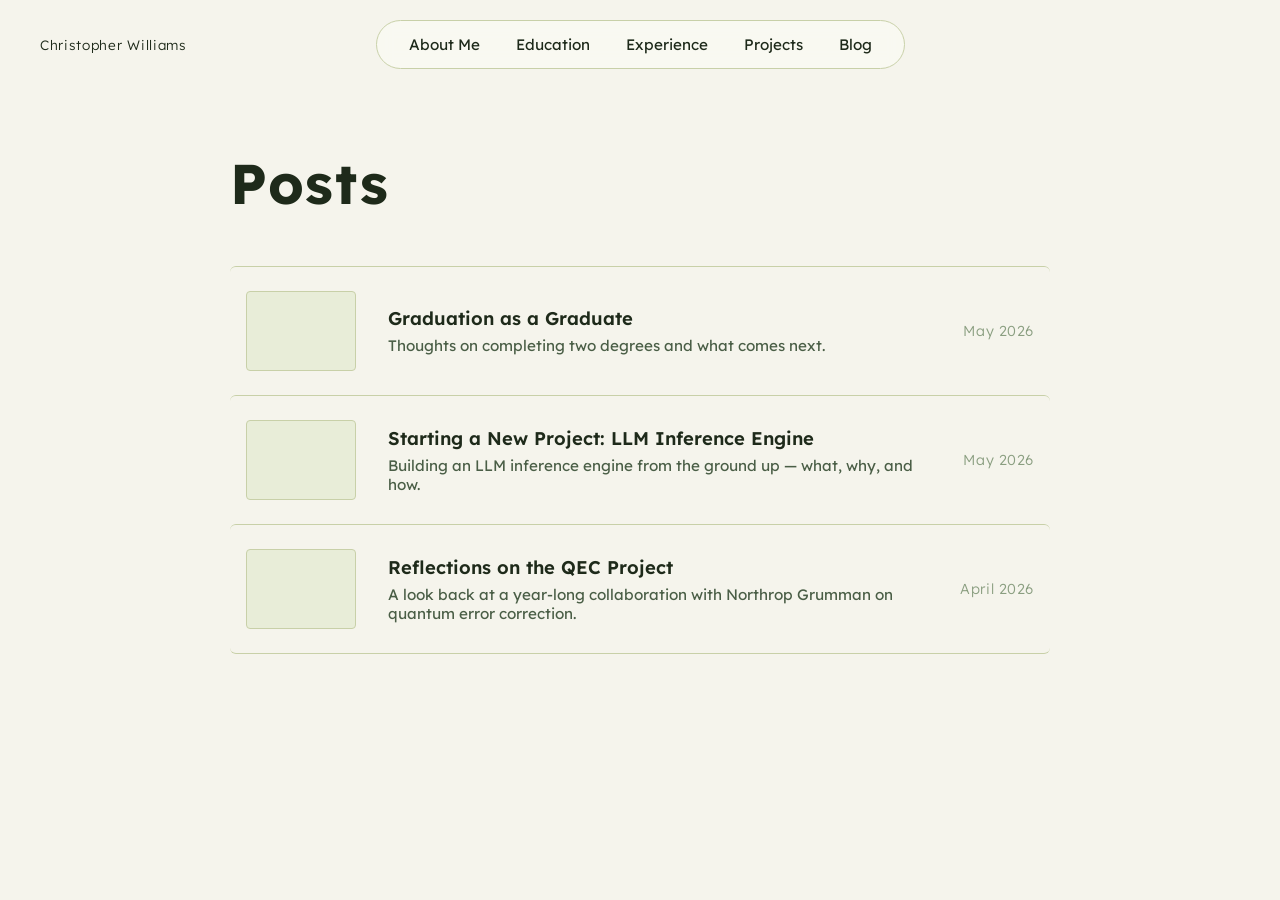
==== blog.html @ aa7da467 "Added boilerplate blog section" ====
<!DOCTYPE html>
<html lang="en">
    <head>
        <meta charset="utf-8" />
        <meta name="viewport" content="width=device-width, initial-scale=1" />
        <title>Writing — Christopher Williams</title>
        <link rel="preconnect" href="https://fonts.googleapis.com">
        <link rel="preconnect" href="https://fonts.gstatic.com" crossorigin>
        <link href="https://fonts.googleapis.com/css2?family=Lexend:wght@100..900&display=swap" rel="stylesheet">
        <link rel="stylesheet" href="styles.css" />
    </head>
    <body class="is-blog">

        <nav class="site-nav">
            <a href="index.html" class="site-nav__name">Christopher Williams</a>
            <div class="site-nav__links">
                <a href="index.html#about">About Me</a>
                <a href="index.html#education">Education</a>
                <a href="index.html#experience">Experience</a>
                <a href="index.html#projects">Projects</a>
                <a href="blog.html">Blog</a>
            </div>
        </nav>

        <main class="blog-listing">
            <h1 class="blog-heading">Posts</h1>
            <div class="blog-list">

                <a href="pages/blog/graduation-as-a-graduate.html" class="blog-entry">
                    <div class="blog-entry__image"></div>
                    <div class="blog-entry__content">
                        <p class="blog-entry__title">Graduation as a Graduate</p>
                        <p class="blog-entry__desc">Thoughts on completing two degrees and what comes next.</p>
                    </div>
                    <time class="blog-entry__date">May 2026</time>
                </a>

                <a href="pages/blog/llm-inference-engine.html" class="blog-entry">
                    <div class="blog-entry__image"></div>
                    <div class="blog-entry__content">
                        <p class="blog-entry__title">Starting a New Project: LLM Inference Engine</p>
                        <p class="blog-entry__desc">Building an LLM inference engine from the ground up — what, why, and how.</p>
                    </div>
                    <time class="blog-entry__date">May 2026</time>
                </a>

                <a href="pages/blog/reflections-on-qec.html" class="blog-entry">
                    <div class="blog-entry__image"></div>
                    <div class="blog-entry__content">
                        <p class="blog-entry__title">Reflections on the QEC Project</p>
                        <p class="blog-entry__desc">A look back at a year-long collaboration with Northrop Grumman on quantum error correction.</p>
                    </div>
                    <time class="blog-entry__date">April 2026</time>
                </a>

            </div>
        </main>

    </body>
</html>
---- styles.css ----
*, *::before, *::after {
    box-sizing: border-box;
}

body {
    background-color: #F5F4EC;
    color: #1e2a1a;
    font-family: 'Lexend', sans-serif;
}

header {
    height: 100vh;
    display: flex;
    flex-direction: row;
    align-items: center;
    padding: 0 60px;
    gap: 40px;
}

.hero-center {
    flex: 1.5;
    display: flex;
    flex-direction: column;
    align-items: center;
    justify-content: center;
    gap: 20px;
    padding: 80px 40px 40px;
    text-align: center;
}

.hero-project-tile {
    width: calc((100vw - 200px) / 7);
    flex: none;
    cursor: pointer;
    display: flex;
    flex-direction: column;
    overflow: hidden;
}

.hero-project-tile .tile-banner {
    border: 2px solid #6F826A;
    border-radius: 4px;
}

.site-nav {
    position: fixed;
    top: 20px;
    left: 0;
    right: 0;
    z-index: 1000;
    display: flex;
    align-items: center;
    justify-content: center;
    padding: 0 40px;
    pointer-events: none;
}

.site-nav__name {
    position: absolute;
    left: 40px;
    font-size: 0.85em;
    font-weight: 300;
    color: #1e2a1a;
    text-decoration: none;
    pointer-events: all;
    letter-spacing: 0.05em;
    opacity: 0;
    transition: opacity 0.3s ease;
}

.site-nav__links {
    display: flex;
    gap: 4px;
    background: rgba(250, 250, 242, 0.85);
    backdrop-filter: blur(8px);
    -webkit-backdrop-filter: blur(8px);
    padding: 8px 16px;
    border-radius: 50px;
    border: 1px solid #C8D0A8;
    pointer-events: all;
}

.site-nav__links a {
    text-decoration: none;
    color: #1e2a1a;
    font-size: 0.95em;
    padding: 6px 16px;
    border-radius: 50px;
    transition: background-color 0.2s, color 0.2s;
}

.site-nav__links a:hover {
    background-color: #BF9264;
    color: #FAFAF2;
}

.hero-blurb {
    font-size: 1em;
    color: #4a5e46;
    max-width: 38ch;
    line-height: 1.6;
    margin: 0;
}

h1 {
    font-size: 5em;
    font-weight: 700;
    letter-spacing: 0.03em;
}

a.page-button {
    display: inline-block;
    padding: 8px 16px;
    border: 2px solid #6F826A;
    border-radius: 4px;
    text-decoration: none;
    color: #1e2a1a;
    background-color: #FAFAF2;
    transition: background-color 0.2s, color 0.2s, border-color 0.2s;
}

a.page-button:hover {
    background: #BF9264;
    border-color: #BF9264;
    color: #FAFAF2;
}

h2 {
    font-size: 3em;
    font-weight: 700;
    letter-spacing: 0.08em;
    text-transform: uppercase;
    text-align: center;
    margin-bottom: 48px;
    position: relative;
}

.hero-section h2 {
    text-align: left;
    font-size: 3.5em;
    margin-bottom: 24px;
}

/* h2::after {
    content: '';
    position: absolute;
    bottom: -14px;
    left: 50%;
    transform: translateX(-50%);
    width: 50px;
    height: 3px;
    background-color: #c8b898;
    border-radius: 2px;
} */

section {
    padding: 80px 60px;
}

/* ── Hero sections: About / Education / Experience ── */

.hero-section {
    display: flex;
    align-items: center;
    gap: 80px;
    padding: 120px 10%;
    min-height: 100vh;
}

#about      { background-color: #FDFCF4; }
#education  { background-color: #EEF5E8; }
#experience { background-color: #F5F6E2; }

.hero-section--left  { flex-direction: row; }
.hero-section--right { flex-direction: row-reverse; }

.hero-section__text {
    flex: 1;
}

.hero-section__text h2 {
    text-align: left;
    font-size: 3.5em;
    margin-bottom: 24px;
}

.hero-section__text h3 {
    font-size: 1.1em;
    font-weight: 500;
    color: #6F826A;
    margin-bottom: 16px;
}

.hero-section__text p {
    font-size: 1.1em;
    line-height: 1.8;
    color: #4a5e46;
    max-width: 55ch;
}

.hero-section__media {
    flex: 1;
    display: flex;
    align-items: center;
    justify-content: center;
}

.media-placeholder {
    width: 100%;
    aspect-ratio: 4 / 3;
    border: 2px dashed #C8D0A8;
    border-radius: 8px;
    display: flex;
    align-items: center;
    justify-content: center;
    color: #BF9264;
    font-size: 1.1em;
    letter-spacing: 0.08em;
}

/* Education pseudo-table */
.edu-list {
    display: flex;
    flex-direction: column;
    gap: 56px;
    width: 100%;
}

.edu-entry {
    display: grid;
    grid-template-columns: 110px 1fr auto;
    align-items: center;
    gap: 36px;
}

.edu-logo-wrap {
    width: 110px;
    height: 110px;
    position: relative;
}

.edu-logo {
    width: 100%;
    height: 100%;
    object-fit: contain;
    border-radius: 12px;
}

.edu-logo-placeholder {
    display: flex;
    width: 110px;
    height: 110px;
    align-items: center;
    justify-content: center;
    border-radius: 12px;
    background-color: #E8EDD8;
    border: 1px solid #C8D0A8;
    font-size: 1.2em;
    font-weight: 600;
    color: #8a9e80;
    letter-spacing: 0.05em;
}

.edu-info {
    display: flex;
    flex-direction: column;
    gap: 8px;
}

.edu-degree {
    font-size: 1.3em;
    font-weight: 600;
    color: #1e2a1a;
}

.edu-school {
    font-size: 1em;
    color: #8a9e80;
    letter-spacing: 0.02em;
}

.edu-year {
    font-size: 1.2em;
    font-weight: 300;
    color: #6F826A;
    letter-spacing: 0.04em;
    white-space: nowrap;
}

.hero {
    display: flex;
    flex-direction: column;
    align-items: center;
    gap: 24px;
    padding: 40px 20px 48px;
}

.hero-tagline {
    font-size: 1.9em;
    font-weight: 400;
    color: #6F826A;
    letter-spacing: 0.02em;
}

.hero-chips {
    display: flex;
    flex-wrap: wrap;
    justify-content: center;
    gap: 12px;
}

.hero-chip {
    padding: 10px 26px;
    border-radius: 24px;
    font-size: 1.05em;
    font-weight: 500;
    color: #333;
    letter-spacing: 0.01em;
}

.hero-status {
    font-size: 1.05em;
    color: #8a9e80;
    letter-spacing: 0.04em;
}

.hero-links {
    display: flex;
    gap: 14px;
}

.hero-link {
    display: inline-block;
    padding: 12px 28px;
    border: 2px solid #6F826A;
    border-radius: 4px;
    text-decoration: none;
    color: #1e2a1a;
    background-color: #FAFAF2;
    font-size: 1em;
    transition: background-color 0.2s, color 0.2s, border-color 0.2s;
}

.hero-link:hover {
    background-color: #BF9264;
    border-color: #BF9264;
    color: #FAFAF2;
}

.hero-icon-link {
    display: inline-flex;
    align-items: center;
    justify-content: center;
    font-size: 2.2em;
    color: #1e2a1a;
    text-decoration: none;
    transition: transform 0.5s ease, color 0.5s ease;
}

.hero-icon-link:hover {
    transform: scale(1.25);
    color: #BF9264;
}

.carousel-container {
    display: flex;
    align-items: center;
    gap: 8px;
}

.carousel-track-wrapper {
    overflow: hidden;
    flex: 1;
}

.carousel-track {
    display: flex;
    transition: transform 0.3s ease;
    gap: 26px;
}

.project-tile {
    min-width: calc((100% - (4 * 12px)) / 7);
    box-sizing: border-box;
    cursor: pointer;
    display: flex;
    flex-direction: column;
    overflow: hidden;
}

.carousel-btn {
    background: #FAFAF2;
    border: 2px solid #6F826A;
    border-radius: 4px;
    font-size: 2em;
    cursor: pointer;
    padding: 0 12px;
    line-height: 1;
    color: #1e2a1a;
    transition: background-color 0.2s, color 0.2s, border-color 0.2s;
}

.carousel-btn:hover {
    background: #BF9264;
    border-color: #BF9264;
    color: #FAFAF2;
}

.stack-tags {
    display: flex;
    flex-wrap: wrap;
    gap: 6px;
    margin-top: 8px;
}

.tag {
    border-radius: 4px;
    padding: 2px 8px;
    font-size: 0.8em;
    color: #222;
}

.tag-language  { background-color: #a8b4cc; }
.tag-framework { background-color: #9fb89f; }
.tag-library   { background-color: #9fb0bc; }
.tag-tool      { background-color: #a4a8bc; }

.tile-banner {
    position: relative;
    overflow: hidden;
    height: 500px;
    background-color: transparent;
    flex-shrink: 0;
}

.tile-banner::before {
    content: '';
    position: absolute;
    inset: 0;
    background-image: var(--bg-image);
    background-size: var(--bg-size, cover);
    background-position: var(--bg-position, center);
    background-repeat: no-repeat;
    opacity: var(--bg-opacity, 0.8);
    transition: transform 0.5s, opacity 0.5s;
}

.tile-banner--card,
.tile-banner--centered {
    background: #FAFAF2;
    display: flex;
    flex-direction: column;
    align-items: center;
    justify-content: center;
    gap: 16px;
    padding: 24px;
    transition: transform 0.5s;
    border: 4px;
}

.project-tile:hover .tile-banner--card,
.project-tile:hover .tile-banner--centered {
    transform: scale(1.05);
}

.banner-icon-img {
    height: 1em;
    width: auto;
}

.tile-banner--card > *,
.tile-banner--centered > *,
.tile-banner--layered > * {
    position: relative;
    z-index: 1;
}

.tile-banner--layered {
    display: flex;
    flex-direction: column;
    align-items: center;
    justify-content: flex-start;
    padding-top: 20px;
    gap: 12px;
    transition: transform 0.5s;
}

.project-tile:hover .tile-banner--layered {
    transform: scale(1.05);
}

.project-tile:hover .tile-banner--layered::before {
    transform: scale(1);
}

.banner-logo {
    width: 55%;
    height: auto;
}

.banner-title {
    font-size: 2.4em;
    font-weight: bold;
    color: #fff;
    text-shadow: 0 2px 6px rgba(0, 0, 0, 0.8);
    margin-top: auto;
    padding-bottom: 20px;
}

.banner-sentence {
    font-family: Georgia, serif;
    font-size: 1.3em;
    text-align: center;
    color: #1e2a1a;
}

.banner-confidence {
    font-family: monospace;
    font-size: 0.9em;
    color: #8a9e80;
}

.banner-icons {
    display: flex;
    gap: 16px;
    font-size: 3em;
}

.tile-banner--centered > i {
    font-size: 9em;
}

.project-tile:hover .tile-banner::before {
    transform: scale(1.05);
    opacity: 0.95;
}

.tile-content {
    padding: 12px 16px;
    flex: 1;
}

.tile-content h3 {
    margin-top: 0;
}

.tile-icons {
    display: flex;
    flex-wrap: wrap;
    gap: 8px;
    font-size: 1.5em;
    margin-top: 8px;
}

.project-tile:hover .tag {
    background-color: #BF9264;
    color: #1e2a1a;
}

@keyframes quantum-flow {
    0%   { background-position: 0% 50%; }
    50%  { background-position: 100% 50%; }
    100% { background-position: 0% 50%; }
}

.superposition-wrapper {
    position: relative;
    overflow: hidden;
    border-radius: 4px;
    margin-bottom: 8px;
}

.superposition-gradient {
    position: absolute;
    inset: 0;
    background: linear-gradient(
        135deg,
        rgba(200, 0, 60, 0.55),
        rgba(120, 0, 210, 0.55),
        rgba(20, 0, 220, 0.55),
        rgba(120, 0, 210, 0.55),
        rgba(200, 0, 60, 0.55)
    );
    background-size: 300% 300%;
    animation: quantum-flow 4s ease infinite;
    transition: opacity 0.8s;
    pointer-events: none;
}

.superposition-cycling-title {
    font-size: 1.17em;
    font-weight: bold;
    margin: 0;
    padding: 0 4px 6px 4px;
    transition: opacity 0.5s;
    position: relative;
    z-index: 1;
}

.superposition-real-title {
    display: none;
    opacity: 0;
    transition: opacity 0.5s;
    margin: 0;
    padding: 0 4px 6px 4px;
}

.hidden {
    display: none;
}

.yt-embed {
    width: 100%;
    aspect-ratio: 16/9;
    border: none;
    border-radius: 8px;
}

#modal-overlay {
    position: fixed;
    top: 0;
    left: 0;
    width: 100%;
    height: 100%;
    background-color: rgba(0, 0, 0, 0.35);
    backdrop-filter: blur(6px);
    -webkit-backdrop-filter: blur(6px);
    z-index: 1000;
}

#modal-overlay:not(.hidden) {
    display: flex;
    justify-content: center;
    align-items: center;
}

#modal {
    display: grid;
    grid-template-columns: 1fr 1fr;
    grid-template-rows: auto auto 1fr auto;
    gap: 24px;
    padding: 32px;
    width: 88vw;
    height: 85vh;
    background-color: #FAFAF2;
    border: 1px solid #C8D0A8;
    border-radius: 8px;
    overflow: hidden;
    color: #1e2a1a;
}

#modal-header {
    grid-column: 1 / -1;
    grid-row: 1;
    display: flex;
    align-items: flex-start;
    justify-content: space-between;
    gap: 24px;
}

#modal-title {
    margin: 0;
    font-size: 1.6em;
    font-weight: 600;
    text-transform: none;
    letter-spacing: 0;
    text-align: left;
}

#modal-close {
    background: none;
    border: 1px solid #C8D0A8;
    border-radius: 4px;
    font-size: 1.1em;
    cursor: pointer;
    color: #1e2a1a;
    padding: 4px 10px;
    flex-shrink: 0;
    transition: background-color 0.2s, color 0.2s;
}

#modal-close:hover {
    background-color: #BF9264;
    border-color: #BF9264;
    color: #FAFAF2;
}

#modal-image {
    grid-column: 1;
    grid-row: 2 / 5;
    background-size: cover;
    background-position: center;
    background-repeat: no-repeat;
    border-radius: 4px;
    background-color: #E8EDD8;
}

#modal-tags {
    grid-column: 2;
    grid-row: 2;
    display: flex;
    flex-wrap: wrap;
    gap: 6px;
    align-content: flex-start;
}

#modal-description {
    grid-column: 2;
    grid-row: 3;
    margin: 0;
    font-size: 1.05em;
    line-height: 1.9;
    color: #1e2a1a;
    overflow-y: auto;
}

#modal-github {
    grid-column: 2;
    grid-row: 4;
    align-self: end;
    justify-self: start;
}

/* ── Blog ── */

.is-blog .site-nav__name {
    opacity: 1;
    pointer-events: all;
}

.blog-listing {
    max-width: 900px;
    margin: 0 auto;
    padding: 140px 40px 80px;
}

.blog-heading {
    font-size: 3.5em;
    font-weight: 700;
    letter-spacing: 0.03em;
    margin-top: 0;
    margin-bottom: 48px;
    color: #1e2a1a;
}

.blog-list {
    display: flex;
    flex-direction: column;
}

.blog-entry {
    display: flex;
    align-items: center;
    gap: 32px;
    padding: 24px 16px;
    border-top: 1px solid #C8D0A8;
    text-decoration: none;
    color: inherit;
    border-radius: 6px;
    transition: background-color 0.2s;
}

.blog-list > .blog-entry:last-child {
    border-bottom: 1px solid #C8D0A8;
}

.blog-entry:hover {
    background-color: #EEF5E8;
}

.blog-entry:hover .blog-entry__title {
    color: #BF9264;
}

.blog-entry__image {
    width: 110px;
    height: 80px;
    background-color: #E8EDD8;
    border: 1px solid #C8D0A8;
    border-radius: 4px;
    flex-shrink: 0;
    background-size: cover;
    background-position: center;
}

.blog-entry__content {
    flex: 1;
}

.blog-entry__title {
    font-size: 1.15em;
    font-weight: 600;
    color: #1e2a1a;
    margin: 0 0 6px;
    transition: color 0.2s;
}

.blog-entry__desc {
    font-size: 0.95em;
    color: #4a5e46;
    margin: 0;
}

.blog-entry__date {
    font-size: 0.9em;
    color: #8a9e80;
    font-weight: 300;
    letter-spacing: 0.04em;
    white-space: nowrap;
    flex-shrink: 0;
}

/* ── Blog post pages ── */

.blog-post {
    max-width: 720px;
    margin: 0 auto;
    padding: 140px 40px 80px;
}

.blog-post__back {
    display: inline-block;
    font-size: 0.9em;
    color: #6F826A;
    text-decoration: none;
    margin-bottom: 48px;
    transition: color 0.2s;
}

.blog-post__back:hover {
    color: #BF9264;
}

.blog-post h1 {
    font-size: 2.8em;
    font-weight: 700;
    letter-spacing: 0;
    text-transform: none;
    text-align: left;
    margin: 0 0 16px;
    line-height: 1.2;
}

.blog-post__date {
    display: block;
    font-size: 0.95em;
    color: #8a9e80;
    font-weight: 300;
    letter-spacing: 0.04em;
    margin-bottom: 56px;
}

.blog-post__content {
    font-size: 1.1em;
    line-height: 1.85;
    color: #1e2a1a;
}

.blog-post__content p {
    margin: 0 0 1.5em;
}

.blog-post__content h2 {
    font-size: 1.5em;
    font-weight: 600;
    text-transform: none;
    letter-spacing: 0;
    text-align: left;
    margin: 2.5em 0 0.75em;
}
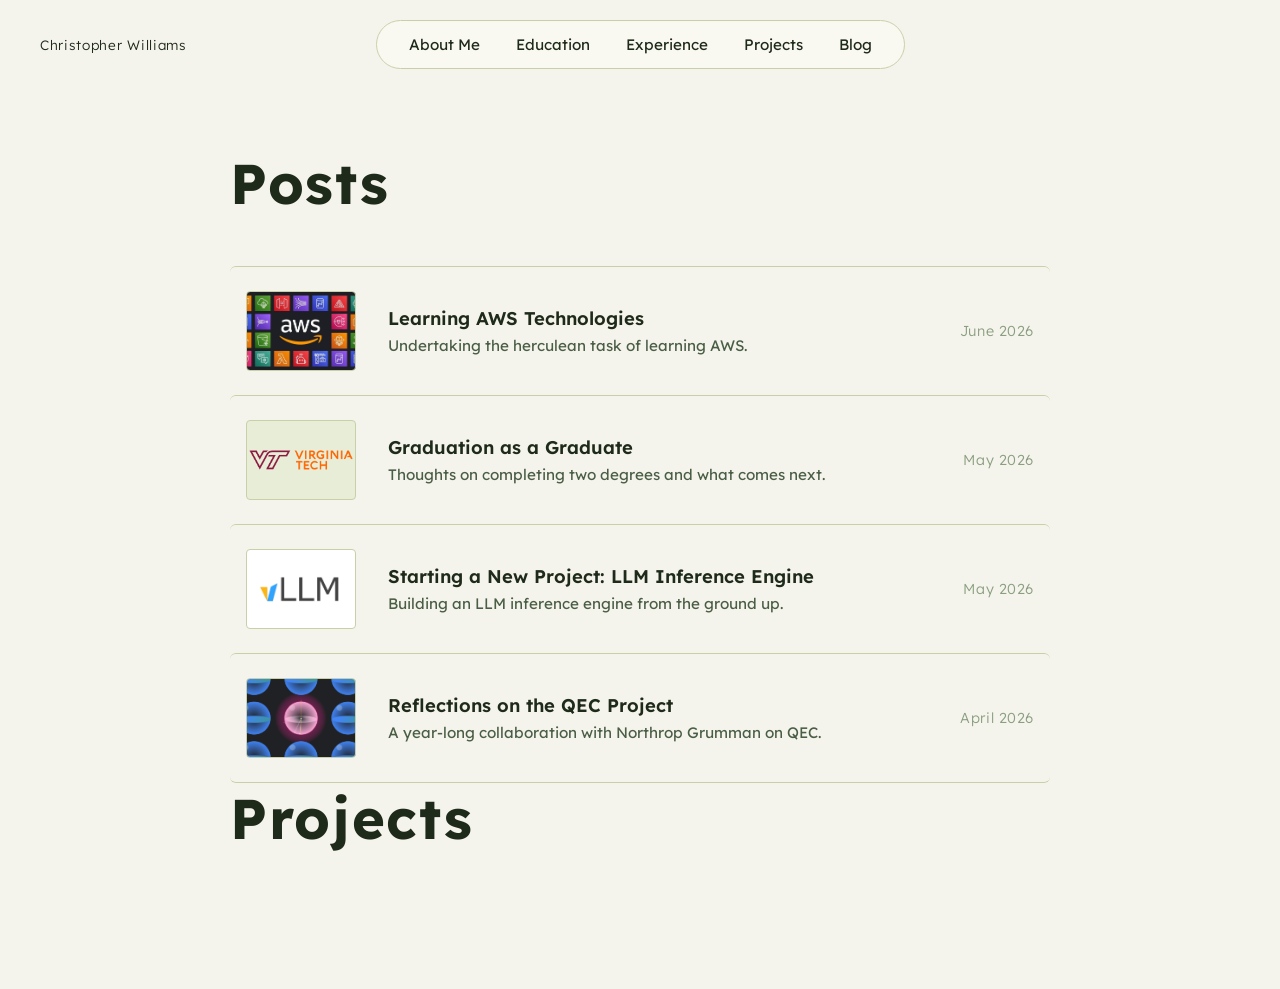
==== commit 5ff19eb9: "Updated blog stylings. Filled out blog post on learning AWS tech." ====
--- a/blog.html
+++ b/blog.html
@@ -26,8 +26,17 @@
             <h1 class="blog-heading">Posts</h1>
             <div class="blog-list">
 
+                <a href="pages/blog/learning-aws-technologies.html" class="blog-entry">
+                    <div class="blog-entry__image" style="background-image: url('image/aws_services.jpg');"></div>
+                    <div class="blog-entry__content">
+                        <p class="blog-entry__title">Learning AWS Technologies</p>
+                        <p class="blog-entry__desc">Undertaking the herculean task of learning AWS.</p>
+                    </div>
+                    <time class="blog-entry__date">June 2026</time>
+                </a>
+
                 <a href="pages/blog/graduation-as-a-graduate.html" class="blog-entry">
-                    <div class="blog-entry__image"></div>
+                    <div class="blog-entry__image" style="background-image: url('image/Virginia_Tech_logo.svg.png'); --bg-size: auto 26%;"></div>
                     <div class="blog-entry__content">
                         <p class="blog-entry__title">Graduation as a Graduate</p>
                         <p class="blog-entry__desc">Thoughts on completing two degrees and what comes next.</p>
@@ -36,22 +45,27 @@
                 </a>
 
                 <a href="pages/blog/llm-inference-engine.html" class="blog-entry">
-                    <div class="blog-entry__image"></div>
+                    <div class="blog-entry__image" style="background-image: url('image/vLLM.png')"></div>
                     <div class="blog-entry__content">
                         <p class="blog-entry__title">Starting a New Project: LLM Inference Engine</p>
-                        <p class="blog-entry__desc">Building an LLM inference engine from the ground up — what, why, and how.</p>
+                        <p class="blog-entry__desc">Building an LLM inference engine from the ground up.</p>
                     </div>
                     <time class="blog-entry__date">May 2026</time>
                 </a>
 
                 <a href="pages/blog/reflections-on-qec.html" class="blog-entry">
-                    <div class="blog-entry__image"></div>
+                    <div class="blog-entry__image" style="background-image: url('image/alphaqubit_qubit-_1920_x_1080.width-1300.png')"></div>
                     <div class="blog-entry__content">
                         <p class="blog-entry__title">Reflections on the QEC Project</p>
-                        <p class="blog-entry__desc">A look back at a year-long collaboration with Northrop Grumman on quantum error correction.</p>
+                        <p class="blog-entry__desc">A year-long collaboration with Northrop Grumman on QEC.</p>
                     </div>
                     <time class="blog-entry__date">April 2026</time>
                 </a>
+
+            </div>
+
+            <h1 class="blog-heading">Projects</h1>
+            <div class="blog-list">
 
             </div>
         </main>
--- a/styles.css
+++ b/styles.css
@@ -780,8 +780,9 @@
     border: 1px solid #C8D0A8;
     border-radius: 4px;
     flex-shrink: 0;
-    background-size: cover;
-    background-position: center;
+    background-size: var(--bg-size, cover);
+    background-position: var(--bg-position, center);
+    background-repeat: no-repeat;
 }
 
 .blog-entry__content {
@@ -851,10 +852,33 @@
     margin-bottom: 56px;
 }
 
+.blog-post__hero {
+    display: block;
+    width: auto;
+    height: auto;
+    max-width: 100%;
+    max-height: var(--hero-height, 70vh);
+    margin: 0 auto;
+    -webkit-mask-image: linear-gradient(to bottom, black 70%, transparent 100%);
+    mask-image: linear-gradient(to bottom, black 70%, transparent 100%);
+}
+
+.blog-post--has-hero {
+    padding-top: 64px;
+}
+
 .blog-post__content {
     font-size: 1.1em;
     line-height: 1.85;
     color: #1e2a1a;
+}
+
+.blog-post__content img {
+    display: block;
+    width: 100%;
+    border-radius: 8px;
+    border: 1px solid #C8D0A8;
+    margin: 8px 0 32px;
 }
 
 .blog-post__content p {
@@ -869,3 +893,50 @@
     text-align: left;
     margin: 2.5em 0 0.75em;
 }
+
+/* ── About (combined) ── */
+
+#about {
+    background-color: #FDFCF4;
+    padding: 120px 10%;
+}
+
+.about-layout {
+    display: grid;
+    grid-template-columns: 1fr 1.5fr;
+    gap: 80px;
+    align-items: start;
+}
+
+.about-left {
+    display: flex;
+    flex-direction: column;
+    gap: 32px;
+}
+
+.about-left p {
+    font-size: 1.1em;
+    line-height: 1.8;
+    color: #4a5e46;
+}
+
+.about-right {
+    display: flex;
+    flex-direction: column;
+    gap: 56px;
+}
+
+.about-experience h3 {
+    font-size: 1.1em;
+    font-weight: 500;
+    color: #6F826A;
+    margin: 0 0 12px;
+}
+
+.about-experience p {
+    font-size: 1.05em;
+    line-height: 1.8;
+    color: #4a5e46;
+    margin: 0 0 20px;
+}
+
